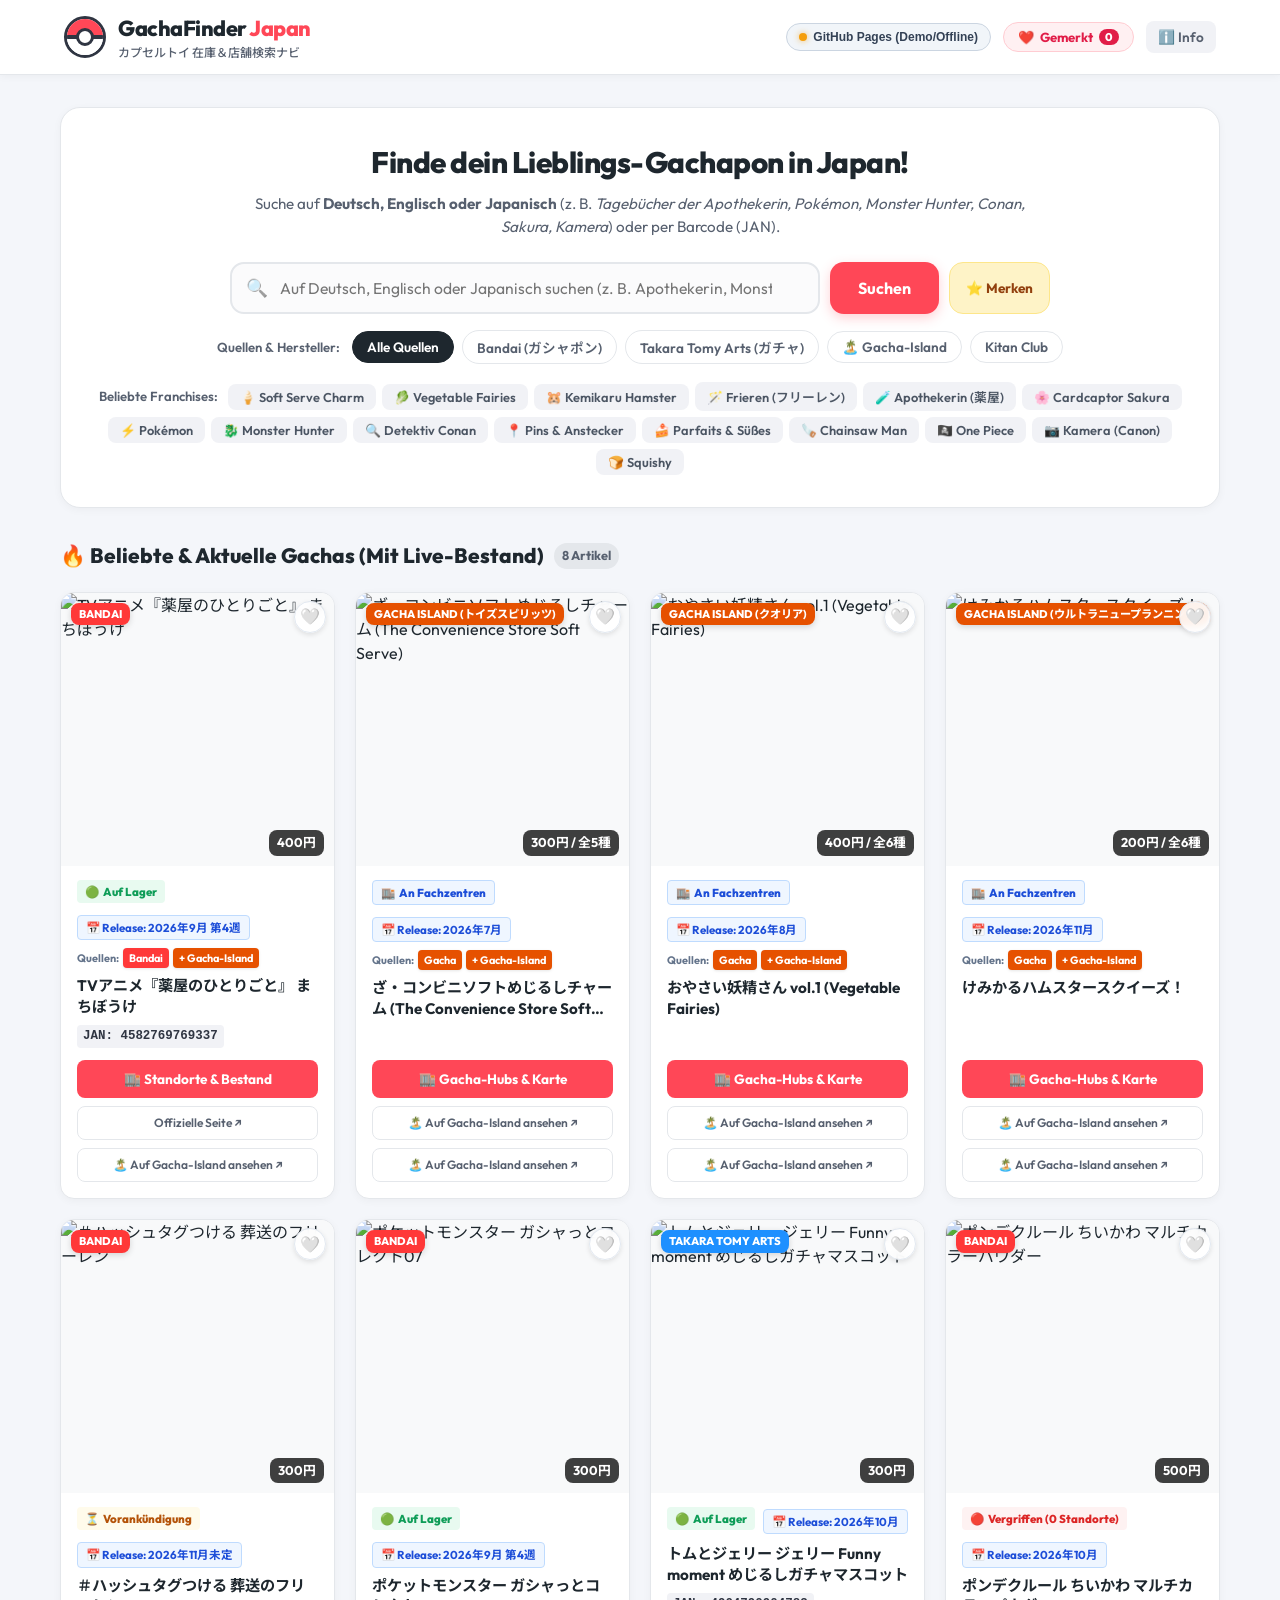
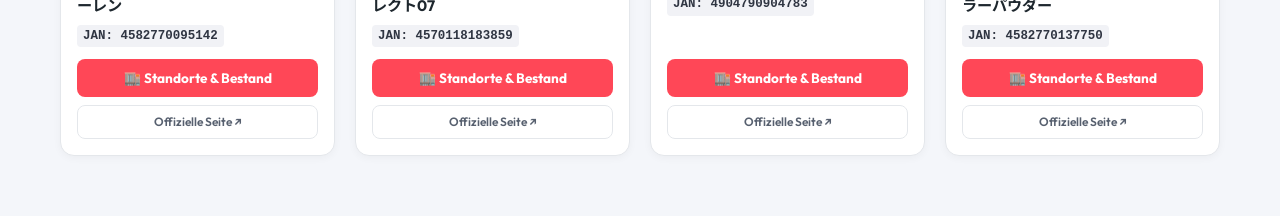
==== frontend/index.html @ a505d35c "Initial commit: GachaFinder Japan v2.7 with GitHub Pages support" ====
<!DOCTYPE html>
<html lang="de">
<head>
  <meta charset="UTF-8">
  <meta name="viewport" content="width=device-width, initial-scale=1.0, maximum-scale=1.0, user-scalable=no, viewport-fit=cover">
  <meta name="apple-mobile-web-app-capable" content="yes">
  <meta name="apple-mobile-web-app-status-bar-style" content="black-translucent">
  <meta name="theme-color" content="#ffffff">
  <title>GachaFinder Japan 🇯🇵 | ガチャファインダー</title>
  <meta name="description" content="Finde Gachapon & Capsule Toys in Japan (Bandai, Takara Tomy Arts, Kitan Club, Gacha-Island). Suche auf Deutsch, Englisch oder Japanisch nach JAN-Code oder Namen und prüfe Shop-Verfügbarkeiten auf der interaktiven Japan-Karte!">
  <link rel="icon" href="data:image/svg+xml,<svg xmlns='http://www.w3.org/2000/svg' viewBox='0 0 100 100'><circle cx='50' cy='50' r='48' fill='%23ff4b5c'/><path d='M2,50 A48,48 0 0,1 98,50 Z' fill='%23ffffff'/><circle cx='50' cy='50' r='14' fill='%23ffffff' stroke='%23333333' stroke-width='6'/><circle cx='50' cy='50' r='6' fill='%23ff4b5c'/><line x1='2' y1='50' x2='36' y2='50' stroke='%23333333' stroke-width='6'/><line x1='64' y1='50' x2='98' y2='50' stroke='%23333333' stroke-width='6'/><circle cx='50' cy='50' r='48' fill='none' stroke='%23333333' stroke-width='6'/></svg>">
  
  <!-- Google Fonts -->
  <link rel="preconnect" href="https://fonts.googleapis.com">
  <link rel="preconnect" href="https://fonts.gstatic.com" crossorigin>
  <link href="https://fonts.googleapis.com/css2?family=Outfit:wght@400;500;600;700;800&family=Noto+Sans+JP:wght@400;500;700&display=swap" rel="stylesheet">

  <!-- Leaflet Map CSS -->
  <link rel="stylesheet" href="https://unpkg.com/leaflet@1.9.4/dist/leaflet.css" integrity="sha256-p4NxAoJBhIIN+hmNHrzRCf9tD/miZyoHS5obTRR9BMY=" crossorigin=""/>
  
  <link rel="stylesheet" href="style.css">
</head>
<body>
  <!-- Header -->
  <header class="app-header">
    <div class="header-container">
      <div class="brand-logo">
        <div class="capsule-icon">
          <div class="capsule-top"></div>
          <div class="capsule-divider"></div>
          <div class="capsule-bottom"></div>
        </div>
        <div class="brand-text">
          <h1>GachaFinder <span>Japan</span></h1>
          <p class="tagline">カプセルトイ 在庫＆店舗検索ナビ</p>
        </div>
      </div>
      <div class="header-actions">
        <!-- Backend Status Pill (GitHub Pages & Live Indicator) -->
        <button type="button" class="btn-server-status" id="btnServerStatus" title="Server-Status & Backend-Einstellungen">
          <span class="status-indicator-dot online"></span>
          <span class="server-status-text" id="serverStatusText">Online</span>
        </button>

        <!-- Favorites Button in Header -->
        <button type="button" class="btn-fav-header" id="btnOpenFavorites" title="Gemerkte Gachas & Favoriten">
          <span class="fav-icon">❤️</span>
          <span class="fav-text">Gemerkt</span>
          <span id="favCounterBadge" class="fav-badge">0</span>
        </button>

        <a href="#help" class="info-link" id="btnHelp" title="Hilfe & Quellen">ℹ️ Info</a>
      </div>
    </div>
  </header>

  <!-- Main Container -->
  <main class="main-container">
    <!-- Hero / Search Section -->
    <section class="search-section">
      <div class="hero-content">
        <h2>Finde dein Lieblings-Gachapon in Japan!</h2>
        <p>Suche auf <strong>Deutsch, Englisch oder Japanisch</strong> (z. B. <em>Tagebücher der Apothekerin, Pokémon, Monster Hunter, Conan, Sakura, Kamera</em>) oder per Barcode (JAN).</p>
      </div>

      <!-- Search Form -->
      <form class="search-form" id="searchForm">
        <div class="search-input-wrapper">
          <span class="search-icon">🔍</span>
          <input 
            type="text" 
            id="searchInput" 
            class="search-input" 
            placeholder="Auf Deutsch, Englisch oder Japanisch suchen (z. B. Apothekerin, Monster Hunter, Conan, Kamera)..."
            autocomplete="off"
            required
          />
          <button type="button" class="btn-clear" id="btnClear" title="Suche löschen" style="display:none;">✕</button>
        </div>
        <button type="submit" class="btn-submit" id="btnSubmit">
          <span class="btn-text">Suchen</span>
          <span class="btn-spinner" style="display: none;">⏳</span>
        </button>
        <button type="button" class="btn-save-search" id="btnSaveSearch" title="Diese Suche als Favorit merken">
          ⭐ Merken
        </button>
      </form>

      <!-- Saved Searches Bar (Direct Access on Main Page) -->
      <div class="saved-searches-bar" id="savedSearchesBar" style="display: none;">
        <span class="saved-searches-label">⭐ Gemerkte Suchen:</span>
        <div class="saved-searches-chips" id="savedSearchesChips"></div>
        <button type="button" class="btn-clear-all-searches" id="btnClearAllSearches" title="Alle gemerkten Suchen entfernen">Alle leeren</button>
      </div>

      <!-- Translation Notice Banner -->
      <div class="translation-notice" id="translationNotice" style="display: none;"></div>

      <!-- Maker Filter Pills -->
      <div class="maker-filters">
        <span class="filter-label">Quellen & Hersteller:</span>
        <button type="button" class="maker-pill active" data-maker="all">Alle Quellen</button>
        <button type="button" class="maker-pill" data-maker="bandai">Bandai (ガシャポン)</button>
        <button type="button" class="maker-pill" data-maker="takaratomy">Takara Tomy Arts (ガチャ)</button>
        <button type="button" class="maker-pill" data-maker="island">🏝️ Gacha-Island</button>
        <button type="button" class="maker-pill" data-maker="kitan">Kitan Club</button>
      </div>

      <!-- Quick Search Suggestions -->
      <div class="quick-tags">
        <span class="quick-label">Beliebte Franchises:</span>
        <button type="button" class="tag-chip" data-query="ざ・コンビニソフトめじるしチャーム">🍦 Soft Serve Charm</button>
        <button type="button" class="tag-chip" data-query="おやさい妖精さん">🥬 Vegetable Fairies</button>
        <button type="button" class="tag-chip" data-query="けみかるハムスター">🐹 Kemikaru Hamster</button>
        <button type="button" class="tag-chip" data-query="Frieren">🪄 Frieren (フリーレン)</button>
        <button type="button" class="tag-chip" data-query="Tagebücher der Apothekerin">🧪 Apothekerin (薬屋)</button>
        <button type="button" class="tag-chip" data-query="Card Captor Sakura">🌸 Cardcaptor Sakura</button>
        <button type="button" class="tag-chip" data-query="Pokémon">⚡ Pokémon</button>
        <button type="button" class="tag-chip" data-query="Monster Hunter">🐉 Monster Hunter</button>
        <button type="button" class="tag-chip" data-query="Detektiv Conan">🔍 Detektiv Conan</button>
        <button type="button" class="tag-chip" data-query="pins">📍 Pins & Anstecker</button>
        <button type="button" class="tag-chip" data-query="parfaits">🍰 Parfaits & Süßes</button>
        <button type="button" class="tag-chip" data-query="Chainsaw Man">🪚 Chainsaw Man</button>
        <button type="button" class="tag-chip" data-query="One Piece">🏴‍☠️ One Piece</button>
        <button type="button" class="tag-chip" data-query="Kamera (Canon)">📷 Kamera (Canon)</button>
        <button type="button" class="tag-chip" data-query="Squishy">🍞 Squishy</button>
      </div>
    </section>

    <!-- Results Section -->
    <section class="results-section" id="resultsSection">
      <div class="results-header">
        <div class="results-title-group">
          <h3 id="resultsHeading">🔥 Beliebte & Aktuelle Gachas (Mit Live-Bestand)</h3>
          <span class="results-count" id="resultsCount">8 Artikel</span>
        </div>
        <div class="results-controls">
          <button type="button" class="btn-secondary" id="btnResetToPopular" style="display: none;">
            ← Zurück zu Empfehlungen
          </button>
        </div>
      </div>

      <!-- Loading State -->
      <div class="loading-state" id="loadingState" style="display: none;">
        <div class="loading-capsule-spinner"></div>
        <p>Durchsuche japanische Gachapon-Datenbanken...</p>
        <small>Bandai, Takara Tomy Arts & Gacha-Island werden in Echtzeit abgefragt</small>
      </div>

      <!-- Empty State -->
      <div class="empty-state" id="emptyState" style="display: none;">
        <div class="empty-icon">📦</div>
        <h4>Keine Gachas gefunden</h4>
        <p>Versuche einen anderen Begriff (z. B. auf Deutsch oder Englisch) oder prüfe den 13-stelligen Barcode.</p>
      </div>

      <!-- Product Grid -->
      <div class="product-grid" id="productGrid">
        <!-- Dynamically injected via app.js -->
      </div>
    </section>
  </main>

  <!-- Shop Availability Modal -->
  <div class="modal-backdrop" id="shopModal" style="display: none;">
    <div class="modal-dialog">
      <div class="modal-header">
        <div class="modal-title-group">
          <span class="modal-maker-badge" id="modalMakerBadge">Bandai</span>
          <h3 id="modalProductTitle">Produktname</h3>
        </div>
        <button type="button" class="btn-close-modal" id="btnCloseModal" title="Schließen">✕</button>
      </div>

      <!-- Product Summary Banner -->
      <div class="modal-product-summary">
        <img id="modalProductImg" src="" alt="" class="modal-thumb" />
        <div class="modal-product-meta">
          <div class="modal-meta-row">
            <span id="modalProductPrice" class="modal-price"></span>
            <span id="modalReleaseDate" class="modal-meta-pill">📅 Release: Lädt...</span>
            <span id="modalLastChecked" class="modal-meta-pill">🕒 Bestandsdaten: Lädt...</span>
          </div>
          <p id="modalProductJan" class="modal-jan"></p>
          <p id="modalProductDesc" class="modal-desc"></p>
        </div>
      </div>

      <!-- Status Banner (In Stock, Out of Stock, Upcoming, Vintage) -->
      <div id="modalStatusBanner" class="modal-status-banner"></div>

      <!-- Multi-Source Platform Badges Box -->
      <div class="modal-sources-box" id="modalSourcesBox" style="display: none;">
        <span class="sources-label">🌐 Auch gefunden auf:</span>
        <div class="sources-links-row" id="modalSourcesLinks"></div>
      </div>

      <!-- Shop Finder Controls Bar -->
      <div class="shop-controls-bar">
        <div class="pref-selector-wrapper">
          <label for="prefSelect">📍 Region filtern:</label>
          <select id="prefSelect" class="pref-select">
            <option value="" selected>🇯🇵 Ganz Japan (Alle Standorte)</option>
            <option value="13">東京都 (Tokyo - alle Bezirke)</option>
            <option value="27">大阪府 (Osaka)</option>
            <option value="26">京都府 (Kyoto)</option>
            <option value="14">神奈川県 (Kanagawa / Yokohama)</option>
            <option value="23">愛知県 (Aichi / Nagoya)</option>
            <option value="40">福岡県 (Fukuoka)</option>
            <option value="1">北海道 (Hokkaido / Sapporo)</option>
          </select>
        </div>

        <div class="shop-count-bar-top">
          <span id="shopCountText">🏬 Standorte werden geprüft...</span>
        </div>

        <div class="view-toggle">
          <button type="button" class="view-btn active" id="btnViewMap">🗺️ Karte (<span id="countBadgeMap">0</span>)</button>
          <button type="button" class="view-btn" id="btnViewList">📋 Liste (<span id="countBadgeList">0</span>)</button>
        </div>
      </div>

      <!-- Modal Body: Map View & List View -->
      <div class="modal-body">
        <!-- Shop Loading Spinner -->
        <div class="shop-loading" id="shopLoading" style="display: none;">
          <div class="loading-capsule-spinner mini"></div>
          <p>Lagerbestände und Automaten werden geladen...</p>
        </div>

        <!-- Map Container (Default View) -->
        <div class="shop-map-container" id="shopMapContainer">
          <div id="shopMap" class="shop-map"></div>
        </div>

        <!-- Shop List Container -->
        <div class="shop-list-container" id="shopListContainer" style="display: none;">
          <div class="shop-list" id="shopList">
            <!-- Dynamically injected shop cards -->
          </div>
        </div>

        <!-- Collector & Out-of-Stock Advice Box -->
        <div id="modalCollectorBox" class="modal-collector-box" style="display: none;"></div>
      </div>
    </div>
  </div>

  <!-- Favorites & Watchlist Modal -->
  <div class="modal-backdrop" id="favModal" style="display: none;">
    <div class="modal-dialog fav-dialog">
      <div class="modal-header">
        <div class="modal-title-group">
          <h3>❤️ Gemerkte Gachas & Such-Favoriten</h3>
        </div>
        <button type="button" class="btn-close-modal" id="btnCloseFav">✕</button>
      </div>

      <div class="fav-tabs-bar">
        <button type="button" class="fav-tab active" id="tabFavItems">Gemerkt (<span id="tabCountItems">0</span>)</button>
        <button type="button" class="fav-tab" id="tabFavSearches">Gespeicherte Suchen (<span id="tabCountSearches">0</span>)</button>
      </div>

      <div class="modal-body fav-body">
        <!-- Saved Items Panel -->
        <div class="fav-panel" id="panelFavItems">
          <div class="fav-items-grid" id="favItemsGrid">
            <!-- Injected via app.js -->
          </div>
        </div>

        <!-- Saved Searches Panel -->
        <div class="fav-panel" id="panelFavSearches" style="display: none;">
          <div class="fav-searches-list" id="favSearchesList">
            <!-- Injected via app.js -->
          </div>
        </div>
      </div>
    </div>
  </div>

  <!-- Help & About Modal -->
  <div class="modal-backdrop" id="helpModal" style="display: none;">
    <div class="modal-dialog help-dialog">
      <div class="modal-header">
        <h3>ℹ️ Über den Gacha Finder Japan</h3>
        <button type="button" class="btn-close-modal" id="btnCloseHelp">✕</button>
      </div>
      <div class="modal-body help-body">
        <h4>Was ist diese App?</h4>
        <p>In Japan veröffentlichen führende Hersteller wie <strong>Bandai (Gashapon)</strong> und <strong>Takara Tomy Arts (Gacha)</strong> sowie Plattformen wie <strong>Gacha-Island</strong> und <strong>GachaNavi</strong> offizielle Lagerbestandsdaten für Tausende von Automaten an Bahnhöfen, in Spielwarenläden und Einkaufszentren.</p>
        
        <h4>Unterstützte Quellen & Partner-Plattformen:</h4>
        <div class="maker-info-grid">
          <div class="maker-card">
            <strong>Bandai Gashapon</strong>
            <span>gashapon.jp</span>
            <small>Live-Abfrage von Gashapon Bandai Official Shops & Automaten.</small>
          </div>
          <div class="maker-card">
            <strong>Takara Tomy Arts</strong>
            <span>takaratomy-arts.co.jp</span>
            <small>Offizielle Händlerlisten und Geo-Pins für ganz Japan.</small>
          </div>
          <div class="maker-card">
            <strong>Gacha-Island (ガチャアイランド)</strong>
            <span>gacha-island.jp</span>
            <small>Herstellerübergreifendes Archiv & Review-Portal (Bandai, Bushiroad, Toys Cabin etc.).</small>
          </div>
          <div class="maker-card">
            <strong>GachaNavi (がちゃなび)</strong>
            <span>gachanavi.com</span>
            <small>Umfassender Monats-Release-Kalender für Kapsel-Sammler.</small>
          </div>
        </div>

        <h4>Wie geht die App mit vergriffenen oder alten Gachas um?</h4>
        <ul>
          <li><strong>🟢 Auf Lager:</strong> Live-Standorte mit Google Maps-Routenplanung und Karte.</li>
          <li><strong>⏳ Vorankündigung:</strong> Neu angekündigte Gachas, die erst in den kommenden Wochen/Monaten an Automaten erscheinen.</li>
          <li><strong>🔴 Derzeit vergriffen (Out of Stock):</strong> Aktuelle Sets, die an Automaten vorübergehend leer sind.</li>
          <li><strong>📦 Uralt-Gachas / Archiv:</strong> Ältere Kollektionen. Hier bietet die App direkte 1-Klick-Links zu Sammlerbörsen (Surugaya, Mercari, Yahoo Auctions) und zu den Second-Hand-Zentren in <strong>Akihabara</strong> und <strong>Nakano Broadway</strong>!</li>
        </ul>
      </div>
    </div>
  </div>

  <!-- Backend Settings Modal (For GitHub Pages & Custom API) -->
  <div class="modal-backdrop" id="settingsModal" style="display: none;">
    <div class="modal-dialog modal-dialog-sm">
      <div class="modal-header">
        <h3 class="modal-title">⚙️ Server & GitHub Pages Modus</h3>
        <button type="button" class="modal-close" id="btnCloseSettings">✕</button>
      </div>
      <div class="modal-body" style="padding: 16px 20px;">
        <p style="font-size:0.85rem; color:#475569; margin-bottom:12px; line-height:1.5;">
          Wenn diese Seite auf <strong>GitHub Pages</strong> gehostet wird, kannst du hier die URL deines Backends (z. B. auf Render, Railway oder ngrok) angeben. Ohne Backend läuft die Seite im <strong>Offline / Demo-Modus</strong> mit integriertem Katalog & Karten.
        </p>
        <div class="form-group" style="margin-bottom:14px;">
          <label style="font-size:0.8rem; font-weight:700; color:#334155; display:block; margin-bottom:6px;">Backend API-URL:</label>
          <input type="url" id="backendUrlInput" class="search-input" placeholder="z. B. https://gacha-api.onrender.com oder http://localhost:8000" style="height:42px; font-size:0.85rem; width:100%; border:1.5px solid var(--border-color); border-radius:8px; padding:0 12px;" />
          <small style="color:#64748b; font-size:0.75rem; display:block; margin-top:4px;">Standard: Leer lassen (verwendet denselben Origin / lokales Backend).</small>
        </div>
        <div style="display:flex; gap:8px;">
          <button type="button" class="btn-submit" id="btnSaveBackendUrl" style="height:40px; font-size:0.85rem; padding:0 16px;">Speichern</button>
          <button type="button" class="btn-secondary" id="btnResetBackendUrl" style="height:40px; font-size:0.85rem; padding:0 14px;">Zurücksetzen</button>
        </div>
      </div>
    </div>
  </div>

  <!-- Mobile Bottom Navigation Bar (Sticky Thumb Navigation) -->
  <nav class="mobile-bottom-nav" id="mobileBottomNav">
    <button type="button" class="mobile-nav-btn active" id="mNavSearch">
      <span class="m-nav-icon">🔍</span>
      <span class="m-nav-text">Suche</span>
    </button>
    <button type="button" class="mobile-nav-btn" id="mNavSaved">
      <span class="m-nav-icon">⭐</span>
      <span class="m-nav-text">Gemerkt</span>
      <span class="m-nav-badge" id="mNavSavedBadge" style="display:none;">0</span>
    </button>
    <button type="button" class="mobile-nav-btn" id="mNavFavs">
      <span class="m-nav-icon">❤️</span>
      <span class="m-nav-text">Favoriten</span>
      <span class="m-nav-badge" id="mNavFavBadge">0</span>
    </button>
    <button type="button" class="mobile-nav-btn" id="mNavHubs">
      <span class="m-nav-icon">🗺️</span>
      <span class="m-nav-text">Mega-Hubs</span>
    </button>
  </nav>

  <!-- Leaflet Map JS -->
  <script src="https://unpkg.com/leaflet@1.9.4/dist/leaflet.js" integrity="sha256-20nQCchB9co0qIjJZRGuk2/Z9VM+kNiyxNV1lvTlZBo=" crossorigin=""></script>
  
  <script src="app.js"></script>
</body>
</html>
---- frontend/style.css ----
/* =========================================================
   GachaFinder Japan - Modern Responsive CSS v2.5
   ========================================================= */

:root {
  --primary: #ff4757;
  --primary-hover: #ff2a3c;
  --primary-light: #fff0f2;
  --bandai-color: #ff3838;
  --tomy-color: #1e90ff;
  --kitan-color: #2ed573;
  --island-color: #ff6b6b;
  --text-main: #1e272e;
  --text-muted: #57606f;
  --bg-page: #f4f6fa;
  --bg-card: #ffffff;
  --border-color: #e4e7eb;
  --shadow-sm: 0 2px 8px rgba(0, 0, 0, 0.04);
  --shadow-md: 0 8px 24px rgba(0, 0, 0, 0.08);
  --shadow-lg: 0 16px 40px rgba(0, 0, 0, 0.12);
  --radius-sm: 8px;
  --radius-md: 14px;
  --radius-lg: 20px;
  --radius-full: 9999px;
  --transition: all 0.22s cubic-bezier(0.4, 0, 0.2, 1);
}

* {
  box-sizing: border-box;
  margin: 0;
  padding: 0;
}

body {
  font-family: 'Outfit', 'Noto Sans JP', -apple-system, BlinkMacSystemFont, 'Segoe UI', Roboto, sans-serif;
  background-color: var(--bg-page);
  color: var(--text-main);
  line-height: 1.5;
  -webkit-font-smoothing: antialiased;
}

/* ---------------------------------------------------------
   Header
   --------------------------------------------------------- */
.app-header {
  background: #ffffff;
  border-bottom: 1px solid var(--border-color);
  position: sticky;
  top: 0;
  z-index: 100;
  box-shadow: var(--shadow-sm);
}

.header-container {
  max-width: 1200px;
  margin: 0 auto;
  padding: 12px 24px;
  display: flex;
  align-items: center;
  justify-content: space-between;
}

.brand-logo {
  display: flex;
  align-items: center;
  gap: 12px;
  text-decoration: none;
}

.capsule-icon {
  width: 42px;
  height: 42px;
  border-radius: 50%;
  border: 3px solid #2f3542;
  position: relative;
  overflow: hidden;
  background: #fff;
  flex-shrink: 0;
  animation: capsuleBounce 3s ease-in-out infinite;
}

@keyframes capsuleBounce {
  0%, 100% { transform: translateY(0) rotate(0deg); }
  50% { transform: translateY(-3px) rotate(8deg); }
}

.capsule-top {
  position: absolute;
  top: 0;
  left: 0;
  width: 100%;
  height: 50%;
  background: var(--primary);
}

.capsule-divider {
  position: absolute;
  top: 50%;
  left: 0;
  width: 100%;
  height: 4px;
  background: #2f3542;
  transform: translateY(-50%);
  z-index: 2;
}

.capsule-divider::after {
  content: '';
  position: absolute;
  left: 50%;
  top: 50%;
  width: 12px;
  height: 12px;
  background: #fff;
  border: 3px solid #2f3542;
  border-radius: 50%;
  transform: translate(-50%, -50%);
}

.capsule-bottom {
  position: absolute;
  bottom: 0;
  left: 0;
  width: 100%;
  height: 50%;
  background: #fff;
}

.brand-text h1 {
  font-size: 1.35rem;
  font-weight: 800;
  letter-spacing: -0.5px;
  color: #1e272e;
}

.brand-text h1 span {
  color: var(--primary);
}

.brand-text .tagline {
  font-size: 0.75rem;
  color: var(--text-muted);
  font-weight: 500;
}

.header-actions {
  display: flex;
  align-items: center;
  gap: 12px;
}

/* Favorites Header Button */
.btn-fav-header {
  background: #fff0f2;
  border: 1.5px solid #ffccd2;
  color: #e11d48;
  font-family: inherit;
  font-size: 0.82rem;
  font-weight: 700;
  padding: 6px 14px;
  border-radius: var(--radius-full);
  display: flex;
  align-items: center;
  gap: 6px;
  cursor: pointer;
  transition: var(--transition);
}

.btn-fav-header:hover {
  background: #ffe4e8;
  transform: translateY(-1px);
}

.fav-badge {
  background: #e11d48;
  color: #fff;
  font-size: 0.7rem;
  font-weight: 800;
  padding: 1px 6px;
  border-radius: var(--radius-full);
}

/* Server Status & Mode Pill */
.btn-server-status {
  display: inline-flex;
  align-items: center;
  gap: 6px;
  background: #f1f5f9;
  border: 1px solid #cbd5e1;
  color: #334155;
  font-size: 0.75rem;
  font-weight: 700;
  padding: 6px 12px;
  border-radius: var(--radius-full);
  cursor: pointer;
  transition: var(--transition);
}

.btn-server-status:hover {
  background: #e2e8f0;
  border-color: #94a3b8;
}

.status-indicator-dot {
  width: 8px;
  height: 8px;
  border-radius: 50%;
  background: #94a3b8;
}

.status-indicator-dot.online {
  background: #10b981;
  box-shadow: 0 0 6px rgba(16, 185, 129, 0.6);
}

.status-indicator-dot.offline {
  background: #f59e0b;
  box-shadow: 0 0 6px rgba(245, 158, 11, 0.6);
}

.live-badge {
  display: inline-flex;
  align-items: center;
  gap: 6px;
  background: #e8faf0;
  color: #10ac84;
  font-size: 0.75rem;
  font-weight: 700;
  padding: 4px 10px;
  border-radius: var(--radius-full);
  border: 1px solid #cbf3dd;
}

.pulse-dot {
  width: 7px;
  height: 7px;
  background-color: #10ac84;
  border-radius: 50%;
  animation: pulse 1.5s infinite;
}

@keyframes pulse {
  0% { transform: scale(0.95); box-shadow: 0 0 0 0 rgba(16, 172, 132, 0.7); }
  70% { transform: scale(1); box-shadow: 0 0 0 6px rgba(16, 172, 132, 0); }
  100% { transform: scale(0.95); box-shadow: 0 0 0 0 rgba(16, 172, 132, 0); }
}

.info-link {
  font-size: 0.85rem;
  color: var(--text-muted);
  text-decoration: none;
  font-weight: 600;
  padding: 6px 12px;
  border-radius: var(--radius-sm);
  background: #f1f2f6;
  transition: var(--transition);
}

.info-link:hover {
  background: #e4e7eb;
  color: var(--text-main);
}

/* ---------------------------------------------------------
   Main Layout & Search Section
   --------------------------------------------------------- */
.main-container {
  max-width: 1200px;
  margin: 0 auto;
  padding: 32px 20px 60px;
}

.search-section {
  background: #ffffff;
  border-radius: var(--radius-lg);
  padding: 32px 28px;
  box-shadow: var(--shadow-sm);
  border: 1px solid var(--border-color);
  margin-bottom: 32px;
}

.hero-content {
  text-align: center;
  max-width: 800px;
  margin: 0 auto 24px;
}

.hero-content h2 {
  font-size: 1.85rem;
  font-weight: 800;
  letter-spacing: -0.5px;
  margin-bottom: 8px;
  color: #1e272e;
}

.hero-content p {
  color: var(--text-muted);
  font-size: 0.95rem;
}

/* Search Form */
.search-form {
  display: flex;
  gap: 10px;
  max-width: 820px;
  margin: 0 auto 16px;
}

.search-input-wrapper {
  position: relative;
  flex: 1;
  display: flex;
  align-items: center;
}

.search-icon {
  position: absolute;
  left: 16px;
  font-size: 1.1rem;
  pointer-events: none;
  opacity: 0.6;
}

.search-input {
  width: 100%;
  height: 52px;
  padding: 0 46px 0 48px;
  font-size: 0.98rem;
  font-family: inherit;
  border: 2px solid var(--border-color);
  border-radius: var(--radius-md);
  background: #fbfbfc;
  transition: var(--transition);
  outline: none;
}

.search-input:focus {
  border-color: var(--primary);
  background: #fff;
  box-shadow: 0 0 0 4px rgba(255, 71, 87, 0.12);
}

.btn-clear {
  position: absolute;
  right: 14px;
  background: #dfe4ea;
  border: none;
  width: 24px;
  height: 24px;
  border-radius: 50%;
  font-size: 0.75rem;
  cursor: pointer;
  display: flex;
  align-items: center;
  justify-content: center;
  color: #747d8c;
  transition: var(--transition);
}

.btn-clear:hover {
  background: #ced6e0;
  color: #2f3542;
}

.btn-submit {
  height: 52px;
  padding: 0 28px;
  background: var(--primary);
  color: #fff;
  border: none;
  border-radius: var(--radius-md);
  font-size: 1rem;
  font-weight: 700;
  font-family: inherit;
  cursor: pointer;
  display: flex;
  align-items: center;
  justify-content: center;
  gap: 8px;
  transition: var(--transition);
  box-shadow: 0 4px 12px rgba(255, 71, 87, 0.25);
  flex-shrink: 0;
}

.btn-submit:hover {
  background: var(--primary-hover);
  transform: translateY(-1px);
  box-shadow: 0 6px 16px rgba(255, 71, 87, 0.35);
}

.btn-save-search {
  height: 52px;
  padding: 0 16px;
  background: #fef3c7;
  border: 1.5px solid #fde68a;
  color: #92400e;
  border-radius: var(--radius-md);
  font-family: inherit;
  font-size: 0.85rem;
  font-weight: 700;
  cursor: pointer;
  transition: var(--transition);
  display: flex;
  align-items: center;
  gap: 4px;
  flex-shrink: 0;
}

.btn-save-search:hover {
  background: #fde68a;
  transform: translateY(-1px);
}

/* Saved Searches Bar (Direct Access on Main Page) */
.saved-searches-bar {
  max-width: 820px;
  margin: 14px auto 16px;
  display: flex;
  align-items: center;
  gap: 10px;
  background: #fffbeb;
  border: 1.5px solid #fde68a;
  border-radius: var(--radius-md);
  padding: 10px 14px;
  box-shadow: 0 2px 8px rgba(245, 158, 11, 0.08);
  flex-wrap: wrap;
}

.saved-searches-label {
  font-size: 0.78rem;
  font-weight: 800;
  color: #92400e;
  white-space: nowrap;
  display: flex;
  align-items: center;
  gap: 4px;
}

.saved-searches-chips {
  display: flex;
  align-items: center;
  gap: 8px;
  flex-wrap: wrap;
  flex: 1;
}

.saved-search-pill {
  display: inline-flex;
  align-items: center;
  gap: 6px;
  background: #ffffff;
  border: 1px solid #fcd34d;
  color: #78350f;
  font-size: 0.78rem;
  font-weight: 700;
  padding: 4px 10px;
  border-radius: 20px;
  cursor: pointer;
  transition: var(--transition);
  box-shadow: 0 1px 3px rgba(0,0,0,0.04);
}

.saved-search-pill:hover {
  background: #fef3c7;
  border-color: #f59e0b;
  transform: translateY(-1px);
}

.saved-search-pill .btn-del-pill {
  background: none;
  border: none;
  color: #94a3b8;
  font-size: 0.75rem;
  cursor: pointer;
  padding: 0 2px;
  line-height: 1;
  border-radius: 50%;
  display: inline-flex;
  align-items: center;
  justify-content: center;
}

.saved-search-pill .btn-del-pill:hover {
  color: #ef4444;
  background: #fee2e2;
}

.btn-clear-all-searches {
  background: none;
  border: none;
  color: #b45309;
  font-size: 0.72rem;
  font-weight: 700;
  cursor: pointer;
  text-decoration: underline;
  padding: 2px 6px;
  white-space: nowrap;
  margin-left: auto;
}

.btn-clear-all-searches:hover {
  color: #b91c1c;
}

/* Translation Notice Banner */
.translation-notice {
  max-width: 820px;
  margin: 0 auto 16px;
  background: #eef2ff;
  border: 1px solid #c7d2fe;
  color: #3730a3;
  padding: 8px 14px;
  border-radius: var(--radius-sm);
  font-size: 0.85rem;
  font-weight: 600;
  text-align: center;
}

/* Maker Filters */
.maker-filters {
  display: flex;
  align-items: center;
  justify-content: center;
  flex-wrap: wrap;
  gap: 8px;
  margin-bottom: 18px;
}

.filter-label, .quick-label {
  font-size: 0.82rem;
  font-weight: 600;
  color: var(--text-muted);
  margin-right: 4px;
}

.maker-pill {
  border: 1.5px solid var(--border-color);
  background: #fff;
  color: var(--text-muted);
  font-family: inherit;
  font-size: 0.85rem;
  font-weight: 600;
  padding: 6px 14px;
  border-radius: var(--radius-full);
  cursor: pointer;
  transition: var(--transition);
}

.maker-pill:hover {
  border-color: #ced6e0;
  color: var(--text-main);
  background: #f8f9fa;
}

.maker-pill.active {
  background: var(--text-main);
  color: #fff;
  border-color: var(--text-main);
}

/* Quick Search Suggestions */
.quick-tags {
  display: flex;
  align-items: center;
  justify-content: center;
  flex-wrap: wrap;
  gap: 6px;
}

.tag-chip {
  background: #f1f2f6;
  border: none;
  font-family: inherit;
  font-size: 0.8rem;
  font-weight: 600;
  padding: 5px 12px;
  border-radius: var(--radius-sm);
  color: #4b5563;
  cursor: pointer;
  transition: var(--transition);
}

.tag-chip:hover {
  background: #dfe4ea;
  color: var(--text-main);
  transform: translateY(-1px);
}

/* ---------------------------------------------------------
   Results Section
   --------------------------------------------------------- */
.results-section {
  margin-top: 10px;
}

.results-header {
  display: flex;
  align-items: center;
  justify-content: space-between;
  margin-bottom: 20px;
  flex-wrap: wrap;
  gap: 12px;
}

.results-title-group {
  display: flex;
  align-items: center;
  gap: 10px;
}

.results-title-group h3 {
  font-size: 1.3rem;
  font-weight: 800;
  color: #1e272e;
}

.results-count {
  font-size: 0.8rem;
  background: #e4e7eb;
  color: #57606f;
  padding: 3px 8px;
  border-radius: var(--radius-full);
  font-weight: 700;
}

.btn-secondary {
  background: #ffffff;
  border: 1px solid var(--border-color);
  padding: 6px 14px;
  border-radius: var(--radius-sm);
  font-size: 0.85rem;
  font-weight: 600;
  font-family: inherit;
  color: var(--text-muted);
  cursor: pointer;
  transition: var(--transition);
}

.btn-secondary:hover {
  background: #f1f2f6;
  color: var(--text-main);
}

/* Loading & Empty States */
.loading-state, .empty-state {
  background: #fff;
  border-radius: var(--radius-lg);
  padding: 48px 24px;
  text-align: center;
  border: 1px solid var(--border-color);
  margin-bottom: 24px;
}

.loading-capsule-spinner {
  width: 50px;
  height: 50px;
  border-radius: 50%;
  border: 4px solid #2f3542;
  position: relative;
  overflow: hidden;
  margin: 0 auto 16px;
  animation: spinCapsule 1.2s infinite cubic-bezier(0.68, -0.55, 0.27, 1.55);
}

.loading-capsule-spinner.mini {
  width: 36px;
  height: 36px;
  border-width: 3px;
  margin-bottom: 10px;
}

.loading-capsule-spinner::before {
  content: '';
  position: absolute;
  top: 0;
  left: 0;
  width: 100%;
  height: 50%;
  background: var(--primary);
}

.loading-capsule-spinner::after {
  content: '';
  position: absolute;
  top: 50%;
  left: 0;
  width: 100%;
  height: 4px;
  background: #2f3542;
  transform: translateY(-50%);
}

@keyframes spinCapsule {
  0% { transform: rotate(0deg) scale(0.9); }
  50% { transform: rotate(180deg) scale(1.1); }
  100% { transform: rotate(360deg) scale(0.9); }
}

.loading-state p {
  font-weight: 700;
  font-size: 1.05rem;
  color: #2f3542;
  margin-bottom: 4px;
}

.loading-state small {
  color: var(--text-muted);
}

.empty-icon {
  font-size: 3rem;
  margin-bottom: 12px;
}

.empty-state h4 {
  font-size: 1.2rem;
  font-weight: 700;
  margin-bottom: 6px;
}

.empty-state p {
  color: var(--text-muted);
}

/* ---------------------------------------------------------
   Product Cards Grid
   --------------------------------------------------------- */
.product-grid {
  display: grid;
  grid-template-columns: repeat(auto-fill, minmax(260px, 1fr));
  gap: 20px;
}

.product-card {
  background: var(--bg-card);
  border-radius: var(--radius-md);
  border: 1px solid var(--border-color);
  overflow: hidden;
  display: flex;
  flex-direction: column;
  transition: var(--transition);
  box-shadow: var(--shadow-sm);
  position: relative;
}

.product-card:hover {
  transform: translateY(-4px);
  box-shadow: var(--shadow-md);
  border-color: #d1d8e0;
}

.card-thumb-wrap {
  position: relative;
  width: 100%;
  padding-top: 100%; /* 1:1 Aspect ratio */
  background: #f8f9fa;
  overflow: hidden;
}

.card-thumb {
  position: absolute;
  top: 0;
  left: 0;
  width: 100%;
  height: 100%;
  object-fit: cover;
  transition: transform 0.3s ease;
}

.product-card:hover .card-thumb {
  transform: scale(1.05);
}

.card-maker-badge {
  position: absolute;
  top: 10px;
  left: 10px;
  font-size: 0.7rem;
  font-weight: 800;
  text-transform: uppercase;
  padding: 3px 8px;
  border-radius: var(--radius-sm);
  color: #fff;
  z-index: 2;
  box-shadow: 0 2px 6px rgba(0,0,0,0.15);
}

.badge-bandai {
  background: var(--bandai-color);
}

.badge-takaratomy {
  background: var(--tomy-color);
}

.badge-island {
  background: #e65100;
}

.badge-kitan {
  background: #10ac84;
}

.badge-other {
  background: #57606f;
}

/* Card Heart Favorite Button */
.btn-card-fav {
  position: absolute;
  top: 8px;
  right: 8px;
  background: rgba(255, 255, 255, 0.9);
  backdrop-filter: blur(4px);
  border: 1px solid #e2e8f0;
  width: 32px;
  height: 32px;
  border-radius: 50%;
  font-size: 1rem;
  cursor: pointer;
  display: flex;
  align-items: center;
  justify-content: center;
  z-index: 5;
  transition: var(--transition);
  box-shadow: 0 2px 5px rgba(0,0,0,0.1);
}

.btn-card-fav:hover {
  transform: scale(1.15);
  background: #fff;
}

.btn-card-fav.active {
  color: #e11d48;
}

.card-price-badge {
  position: absolute;
  bottom: 10px;
  right: 10px;
  background: rgba(0, 0, 0, 0.75);
  backdrop-filter: blur(4px);
  color: #fff;
  font-weight: 700;
  font-size: 0.8rem;
  padding: 3px 8px;
  border-radius: var(--radius-sm);
  z-index: 2;
}

.card-content {
  padding: 14px 16px 16px;
  display: flex;
  flex-direction: column;
  flex: 1;
}

/* Card Availability Status Badge */
.card-status-badge {
  display: inline-flex;
  align-items: center;
  gap: 4px;
  font-size: 0.72rem;
  font-weight: 800;
  padding: 3px 8px;
  border-radius: 4px;
  margin-bottom: 6px;
  width: fit-content;
}

.card-status-badge.status-in-stock {
  background: #e8faf0;
  color: #0f9d58;
}

.card-status-badge.status-upcoming {
  background: #fffbeb;
  color: #b45309;
}

.card-status-badge.status-out-of-stock {
  background: #fef2f2;
  color: #dc2626;
}

.card-status-badge.status-archived {
  background: #f5f3ff;
  color: #6d28d9;
}

.status-hubs {
  background: #eff6ff;
  color: #1e40af;
}

.card-status-badge.status-released {
  background: #f0fdf4;
  color: #15803d;
  border: 1px solid #bbf7d0;
}

.card-status-badge.status-hubs {
  background: #eff6ff;
  color: #1d4ed8;
  border: 1px solid #bfdbfe;
}

.card-badges-row {
  display: flex;
  align-items: center;
  justify-content: space-between;
  gap: 6px;
  flex-wrap: wrap;
  margin-bottom: 8px;
}

.card-release-tag {
  display: inline-flex;
  align-items: center;
  gap: 4px;
  font-size: 0.72rem;
  font-weight: 700;
  padding: 3px 8px;
  border-radius: 4px;
  background: #eff6ff;
  color: #1d4ed8;
  border: 1px solid #bfdbfe;
  width: fit-content;
}

.card-sources-row {
  display: flex;
  align-items: center;
  gap: 4px;
  flex-wrap: wrap;
  margin-bottom: 8px;
}

.source-pill-mini {
  font-size: 0.68rem;
  font-weight: 700;
  padding: 2px 6px;
  border-radius: 4px;
  color: #fff;
  text-decoration: none;
  display: inline-flex;
  align-items: center;
  gap: 3px;
  box-shadow: 0 1px 3px rgba(0,0,0,0.1);
}

.card-title {
  font-size: 0.95rem;
  font-weight: 700;
  line-height: 1.35;
  margin-bottom: 8px;
  color: #1e272e;
  display: -webkit-box;
  -webkit-line-clamp: 2;
  -webkit-box-orient: vertical;
  overflow: hidden;
  min-height: 2.7em;
}

.card-meta {
  display: flex;
  flex-direction: column;
  gap: 4px;
  margin-bottom: 12px;
  font-size: 0.78rem;
  color: var(--text-muted);
}

.card-jan {
  font-family: monospace;
  background: #f1f2f6;
  padding: 2px 6px;
  border-radius: 4px;
  color: #2f3542;
  font-weight: 600;
  display: inline-block;
  width: fit-content;
}

.card-date {
  font-weight: 600;
  color: #4b6584;
}

.card-actions {
  margin-top: auto;
  display: flex;
  flex-direction: column;
  gap: 8px;
}

.btn-find-shops {
  width: 100%;
  padding: 10px;
  background: var(--primary);
  color: #fff;
  border: none;
  border-radius: var(--radius-sm);
  font-family: inherit;
  font-size: 0.85rem;
  font-weight: 700;
  cursor: pointer;
  display: flex;
  align-items: center;
  justify-content: center;
  gap: 6px;
  transition: var(--transition);
}

.btn-find-shops:hover {
  background: var(--primary-hover);
  box-shadow: 0 4px 10px rgba(255, 71, 87, 0.25);
}

.btn-source-link {
  width: 100%;
  padding: 7px;
  background: transparent;
  color: var(--text-muted);
  border: 1px solid var(--border-color);
  border-radius: var(--radius-sm);
  font-family: inherit;
  font-size: 0.75rem;
  font-weight: 600;
  text-decoration: none;
  text-align: center;
  transition: var(--transition);
}

.btn-source-link:hover {
  background: #f1f2f6;
  color: var(--text-main);
}

/* ---------------------------------------------------------
   Modals
   --------------------------------------------------------- */
.modal-backdrop {
  position: fixed;
  top: 0;
  left: 0;
  width: 100vw;
  height: 100vh;
  background: rgba(15, 23, 42, 0.65);
  backdrop-filter: blur(4px);
  z-index: 1000;
  display: flex;
  align-items: center;
  justify-content: center;
  padding: 16px;
  animation: fadeIn 0.2s ease;
}

@keyframes fadeIn {
  from { opacity: 0; }
  to { opacity: 1; }
}

.modal-dialog {
  background: #ffffff;
  width: 100%;
  max-width: 900px;
  max-height: 92vh;
  border-radius: var(--radius-lg);
  display: flex;
  flex-direction: column;
  overflow: hidden;
  box-shadow: var(--shadow-lg);
  animation: slideUp 0.25s cubic-bezier(0.16, 1, 0.3, 1);
}

@keyframes slideUp {
  from { transform: translateY(20px) scale(0.97); }
  to { transform: translateY(0) scale(1); }
}

.modal-header {
  padding: 16px 24px;
  border-bottom: 1px solid var(--border-color);
  display: flex;
  align-items: center;
  justify-content: space-between;
  background: #ffffff;
}

.modal-title-group {
  display: flex;
  align-items: center;
  gap: 10px;
  max-width: 82%;
}

.modal-title-group h3 {
  font-size: 1.15rem;
  font-weight: 800;
  white-space: nowrap;
  overflow: hidden;
  text-overflow: ellipsis;
}

.modal-maker-badge {
  font-size: 0.7rem;
  font-weight: 800;
  text-transform: uppercase;
  padding: 3px 8px;
  border-radius: var(--radius-sm);
  color: #fff;
  background: var(--primary);
  flex-shrink: 0;
}

.btn-close-modal {
  background: #f1f2f6;
  border: none;
  width: 32px;
  height: 32px;
  border-radius: 50%;
  font-size: 0.9rem;
  font-weight: 700;
  color: var(--text-muted);
  cursor: pointer;
  display: flex;
  align-items: center;
  justify-content: center;
  transition: var(--transition);
}

.btn-close-modal:hover {
  background: #dfe4ea;
  color: var(--text-main);
}

/* Modal Product Summary */
.modal-product-summary {
  display: flex;
  gap: 16px;
  padding: 16px 24px;
  background: #fbfbfc;
  border-bottom: 1px solid var(--border-color);
}

.modal-thumb {
  width: 80px;
  height: 80px;
  border-radius: var(--radius-sm);
  object-fit: cover;
  border: 1px solid var(--border-color);
  flex-shrink: 0;
}

.modal-product-meta {
  display: flex;
  flex-direction: column;
  justify-content: center;
  font-size: 0.85rem;
  flex: 1;
}

.modal-meta-row {
  display: flex;
  align-items: center;
  flex-wrap: wrap;
  gap: 8px;
  margin-bottom: 4px;
}

.modal-price {
  font-weight: 800;
  color: var(--primary);
  font-size: 1.05rem;
}

.modal-meta-pill {
  font-size: 0.75rem;
  font-weight: 600;
  background: #eef2f6;
  color: #4b6584;
  padding: 2px 8px;
  border-radius: 4px;
}

.modal-jan {
  color: var(--text-muted);
  font-family: monospace;
  font-size: 0.8rem;
  margin: 2px 0;
}

.modal-desc {
  color: #57606f;
  font-size: 0.82rem;
  line-height: 1.35;
  display: -webkit-box;
  -webkit-line-clamp: 2;
  -webkit-box-orient: vertical;
  overflow: hidden;
}

/* Status Banner in Modal */
.modal-status-banner {
  padding: 10px 24px;
  font-size: 0.85rem;
  font-weight: 700;
  display: flex;
  align-items: center;
  gap: 8px;
  border-bottom: 1px solid var(--border-color);
}

.status-in-stock {
  background: #e8faf0;
  color: #0f9d58;
}

.status-out-of-stock {
  background: #fef2f2;
  color: #dc2626;
}

.status-upcoming {
  background: #fffbeb;
  color: #b45309;
}

.status-archived {
  background: #f5f3ff;
  color: #6d28d9;
}

.status-hubs {
  background: #eff6ff;
  color: #1e40af;
}

/* Multi-Source Platform Badges Box in Modal */
.modal-sources-box {
  padding: 8px 24px;
  background: #f8fafc;
  border-bottom: 1px solid var(--border-color);
  display: flex;
  align-items: center;
  gap: 10px;
  flex-wrap: wrap;
}

.sources-label {
  font-size: 0.78rem;
  font-weight: 700;
  color: #475569;
}

.sources-links-row {
  display: flex;
  align-items: center;
  gap: 8px;
  flex-wrap: wrap;
}

.modal-source-pill {
  font-size: 0.75rem;
  font-weight: 700;
  padding: 3px 8px;
  border-radius: 4px;
  color: #fff;
  text-decoration: none;
  display: inline-flex;
  align-items: center;
  gap: 4px;
  transition: var(--transition);
}

.modal-source-pill:hover {
  opacity: 0.9;
  transform: translateY(-1px);
}

/* Shop Controls Bar */
.shop-controls-bar {
  display: flex;
  align-items: center;
  justify-content: space-between;
  padding: 12px 24px;
  background: #fff;
  border-bottom: 1px solid var(--border-color);
  flex-wrap: wrap;
  gap: 12px;
}

.pref-selector-wrapper {
  display: flex;
  align-items: center;
  gap: 8px;
}

.pref-selector-wrapper label {
  font-size: 0.85rem;
  font-weight: 600;
  color: var(--text-muted);
}

.pref-select {
  height: 38px;
  padding: 0 12px;
  font-family: inherit;
  font-size: 0.85rem;
  font-weight: 700;
  color: #2f3542;
  border: 1.5px solid var(--border-color);
  border-radius: var(--radius-sm);
  background: #fff;
  outline: none;
  cursor: pointer;
  transition: var(--transition);
}

.pref-select:focus {
  border-color: var(--primary);
}

.shop-count-bar-top {
  display: flex;
  align-items: center;
  font-size: 0.88rem;
  font-weight: 800;
  color: #1e293b;
  padding: 6px 12px;
  background: #f1f5f9;
  border-radius: var(--radius-sm);
  border: 1px solid #cbd5e1;
}

.view-toggle {
  display: flex;
  background: #f1f2f6;
  padding: 3px;
  border-radius: var(--radius-sm);
}

.view-btn {
  border: none;
  background: transparent;
  padding: 6px 14px;
  font-family: inherit;
  font-size: 0.8rem;
  font-weight: 700;
  color: var(--text-muted);
  border-radius: 6px;
  cursor: pointer;
  transition: var(--transition);
}

.view-btn.active {
  background: #fff;
  color: var(--text-main);
  box-shadow: 0 2px 5px rgba(0,0,0,0.06);
}

/* Modal Body */
.modal-body {
  flex: 1;
  overflow-y: auto;
  position: relative;
  min-height: 380px;
}

.shop-loading {
  text-align: center;
  padding: 48px 20px;
}

.shop-loading p {
  font-weight: 600;
  color: var(--text-muted);
  font-size: 0.95rem;
}

/* Map Container (Default View) */
.shop-map-container {
  width: 100%;
  height: 420px;
  position: relative;
}

.shop-map {
  width: 100%;
  height: 100%;
}

/* Shop List Container */
.shop-list-container {
  padding: 16px 24px;
}

.shop-count-bar {
  font-size: 0.85rem;
  font-weight: 700;
  color: var(--text-muted);
  margin-bottom: 12px;
}

.shop-list {
  display: flex;
  flex-direction: column;
  gap: 12px;
}

.shop-card {
  background: #ffffff;
  border: 1.5px solid var(--border-color);
  border-radius: var(--radius-md);
  padding: 14px 18px;
  display: flex;
  align-items: center;
  justify-content: space-between;
  gap: 16px;
  transition: var(--transition);
}

.shop-card:hover {
  border-color: #ced6e0;
  box-shadow: var(--shadow-sm);
}

.shop-info {
  flex: 1;
}

.shop-header-row {
  display: flex;
  align-items: center;
  gap: 8px;
  margin-bottom: 4px;
  flex-wrap: wrap;
}

.shop-pref-pill {
  font-size: 0.72rem;
  font-weight: 700;
  background: #eef1f6;
  color: #4b6584;
  padding: 2px 7px;
  border-radius: 4px;
}

.shop-status-badge {
  font-size: 0.72rem;
  font-weight: 700;
  color: #10ac84;
  background: #e8faf0;
  padding: 2px 7px;
  border-radius: 4px;
}

.shop-name {
  font-size: 0.95rem;
  font-weight: 800;
  color: #1e272e;
}

.shop-address {
  font-size: 0.83rem;
  color: var(--text-muted);
  margin-top: 2px;
}

.shop-distance {
  font-size: 0.78rem;
  color: #2ed573;
  font-weight: 600;
  margin-top: 3px;
}

.shop-actions {
  flex-shrink: 0;
}

.btn-gmaps {
  display: inline-flex;
  align-items: center;
  gap: 6px;
  background: #2f3542;
  color: #fff;
  text-decoration: none;
  font-size: 0.82rem;
  font-weight: 700;
  padding: 8px 14px;
  border-radius: var(--radius-sm);
  transition: var(--transition);
  white-space: nowrap;
}

.btn-gmaps:hover {
  background: #1e272e;
  transform: translateY(-1px);
  box-shadow: 0 4px 10px rgba(0, 0, 0, 0.15);
}

/* Collector Guidance & Second-Hand Links Box */
.modal-collector-box {
  margin: 16px 24px 24px;
  padding: 16px 20px;
  background: #f8fafc;
  border: 1.5px dashed #cbd5e1;
  border-radius: var(--radius-md);
}

.modal-collector-box h4 {
  font-size: 0.95rem;
  font-weight: 800;
  color: #1e293b;
  margin-bottom: 6px;
}

.modal-collector-box p {
  font-size: 0.83rem;
  color: #475569;
  line-height: 1.4;
  margin-bottom: 12px;
}

.collector-links-grid {
  display: flex;
  flex-wrap: wrap;
  gap: 8px;
}

.btn-collector-link {
  display: inline-flex;
  align-items: center;
  gap: 6px;
  background: #ffffff;
  border: 1px solid #cbd5e1;
  padding: 7px 12px;
  border-radius: var(--radius-sm);
  font-size: 0.8rem;
  font-weight: 700;
  color: #334155;
  text-decoration: none;
  transition: var(--transition);
}

.btn-collector-link:hover {
  background: #f1f5f9;
  border-color: #94a3b8;
  color: #0f172a;
}

/* ---------------------------------------------------------
   Favorites Modal
   --------------------------------------------------------- */
.fav-dialog {
  max-width: 800px;
}

.fav-tabs-bar {
  display: flex;
  border-bottom: 1px solid var(--border-color);
  background: #f8fafc;
  padding: 8px 24px 0;
  gap: 8px;
}

.fav-tab {
  background: transparent;
  border: none;
  border-bottom: 3px solid transparent;
  font-family: inherit;
  font-size: 0.88rem;
  font-weight: 700;
  color: var(--text-muted);
  padding: 10px 16px;
  cursor: pointer;
  transition: var(--transition);
}

.fav-tab.active {
  color: #e11d48;
  border-bottom-color: #e11d48;
  background: #fff;
  border-top-left-radius: 8px;
  border-top-right-radius: 8px;
}

.fav-body {
  padding: 20px 24px 30px;
}

.fav-items-grid {
  display: grid;
  grid-template-columns: repeat(auto-fill, minmax(220px, 1fr));
  gap: 16px;
}

.fav-card {
  background: #fff;
  border: 1px solid var(--border-color);
  border-radius: var(--radius-sm);
  overflow: hidden;
  display: flex;
  flex-direction: column;
  position: relative;
  box-shadow: var(--shadow-sm);
}

.fav-thumb-wrap {
  position: relative;
  width: 100%;
  padding-top: 80%;
  background: #f1f2f6;
}

.fav-thumb {
  position: absolute;
  top: 0;
  left: 0;
  width: 100%;
  height: 100%;
  object-fit: cover;
}

.btn-fav-remove {
  position: absolute;
  top: 6px;
  right: 6px;
  background: rgba(0, 0, 0, 0.6);
  border: none;
  color: #fff;
  width: 26px;
  height: 26px;
  border-radius: 50%;
  cursor: pointer;
  display: flex;
  align-items: center;
  justify-content: center;
  font-size: 0.8rem;
  transition: var(--transition);
}

.btn-fav-remove:hover {
  background: #e11d48;
}

.fav-content {
  padding: 12px;
  display: flex;
  flex-direction: column;
  flex: 1;
}

.fav-title {
  font-size: 0.85rem;
  font-weight: 700;
  color: #1e272e;
  line-height: 1.3;
  margin-bottom: 6px;
  display: -webkit-box;
  -webkit-line-clamp: 2;
  -webkit-box-orient: vertical;
  overflow: hidden;
}

.fav-actions {
  margin-top: auto;
}

.btn-fav-check {
  width: 100%;
  padding: 7px;
  background: var(--primary);
  color: #fff;
  border: none;
  border-radius: 4px;
  font-size: 0.78rem;
  font-weight: 700;
  cursor: pointer;
  transition: var(--transition);
}

.btn-fav-check:hover {
  background: var(--primary-hover);
}

.fav-empty {
  text-align: center;
  padding: 36px 16px;
  color: #64748b;
  font-size: 0.95rem;
  line-height: 1.5;
  width: 100%;
}

.fav-empty-icon {
  font-size: 2.5rem;
  margin-bottom: 10px;
}

.fav-empty small {
  display: block;
  margin-top: 6px;
  color: #94a3b8;
  font-size: 0.82rem;
}

.fav-searches-list {
  display: flex;
  flex-wrap: wrap;
  gap: 10px;
}

.fav-search-chip {
  background: #ffffff;
  border: 1.5px solid #cbd5e1;
  padding: 8px 14px;
  border-radius: var(--radius-full);
  display: inline-flex;
  align-items: center;
  gap: 8px;
  font-size: 0.88rem;
  font-weight: 600;
  color: #1e293b;
  box-shadow: var(--shadow-sm);
  transition: var(--transition);
}

.fav-search-chip:hover {
  border-color: #94a3b8;
  background: #f8fafc;
}

.fav-search-text {
  cursor: pointer;
}

.btn-del-search {
  background: transparent;
  border: none;
  color: #94a3b8;
  cursor: pointer;
  font-size: 0.9rem;
  font-weight: bold;
}

.btn-del-search:hover {
  color: #e11d48;
}

/* Help Dialog */
.help-dialog {
  max-width: 660px;
}

.help-body {
  padding: 24px;
  line-height: 1.6;
}

.help-body h4 {
  font-size: 1.05rem;
  font-weight: 800;
  margin: 16px 0 6px;
  color: #1e272e;
}

.help-body h4:first-child {
  margin-top: 0;
}

.help-body p, .help-body ul {
  font-size: 0.9rem;
  color: var(--text-muted);
}

.help-body ul {
  padding-left: 20px;
  margin: 8px 0;
}

.help-body code {
  background: #f1f2f6;
  padding: 2px 6px;
  border-radius: 4px;
  font-family: monospace;
  color: var(--primary);
  font-size: 0.85rem;
}

.maker-info-grid {
  display: grid;
  grid-template-columns: 1fr;
  gap: 10px;
  margin-top: 10px;
}

.maker-card {
  background: #f8f9fa;
  border: 1px solid var(--border-color);
  border-radius: var(--radius-sm);
  padding: 12px;
}

.maker-card strong {
  display: block;
  font-size: 0.9rem;
  color: #1e272e;
}

.maker-card span {
  font-size: 0.75rem;
  color: var(--primary);
  font-family: monospace;
}

.maker-card small {
  display: block;
  font-size: 0.8rem;
  color: var(--text-muted);
  margin-top: 2px;
}

/* ---------------------------------------------------------
   Responsive Breakpoints
   --------------------------------------------------------- */
@media (max-width: 768px) {
  .header-container {
    padding: 10px 16px;
  }

  .brand-text h1 {
    font-size: 1.1rem;
  }

  .btn-fav-header .fav-text {
    display: none;
  }

  .main-container {
    padding: 20px 14px 40px;
  }

  .search-section {
    padding: 20px 16px;
    border-radius: var(--radius-md);
  }

  .hero-content h2 {
    font-size: 1.35rem;
  }

  .search-form {
    flex-wrap: wrap;
  }

  .search-input {
    height: 48px;
  }

  .btn-submit {
    height: 48px;
    flex: 1;
  }

  .btn-save-search {
    height: 48px;
  }

  .product-grid {
    grid-template-columns: repeat(auto-fill, minmax(160px, 1fr));
    gap: 12px;
  }

  .card-content {
    padding: 10px;
  }

  .card-title {
    font-size: 0.82rem;
    min-height: 2.4em;
  }

  .btn-find-shops {
    font-size: 0.75rem;
    padding: 8px 6px;
  }

  .modal-dialog {
    max-height: 95vh;
  }

  .modal-product-summary {
    padding: 12px 16px;
  }

  .modal-thumb {
    width: 60px;
    height: 60px;
  }

  .shop-controls-bar {
    padding: 10px 16px;
  }

  .shop-map-container {
    height: 320px;
  }

  .shop-list-container {
    padding: 12px 16px;
  }

  .shop-card {
    flex-direction: column;
    align-items: flex-start;
    gap: 10px;
  }

  .btn-gmaps {
    width: 100%;
    justify-content: center;
  }

  body {
    padding-bottom: 70px;
  }

  .mobile-bottom-nav {
    display: flex;
  }
}

/* Mobile Bottom Navigation Bar */
.mobile-bottom-nav {
  display: none;
  position: fixed;
  bottom: 0;
  left: 0;
  right: 0;
  height: 60px;
  background: rgba(255, 255, 255, 0.96);
  backdrop-filter: blur(12px);
  -webkit-backdrop-filter: blur(12px);
  border-top: 1px solid #e2e8f0;
  box-shadow: 0 -4px 16px rgba(0, 0, 0, 0.08);
  z-index: 1000;
  padding: 0 env(safe-area-inset-right, 0) env(safe-area-inset-bottom, 0) env(safe-area-inset-left, 0);
  justify-content: space-around;
  align-items: center;
}

.mobile-nav-btn {
  flex: 1;
  display: flex;
  flex-direction: column;
  align-items: center;
  justify-content: center;
  background: none;
  border: none;
  color: #64748b;
  padding: 6px 0;
  cursor: pointer;
  position: relative;
  transition: var(--transition);
}

.mobile-nav-btn.active, .mobile-nav-btn:hover {
  color: var(--primary-color);
}

.m-nav-icon {
  font-size: 1.25rem;
  line-height: 1.2;
}

.m-nav-text {
  font-size: 0.68rem;
  font-weight: 700;
}

.m-nav-badge {
  position: absolute;
  top: 4px;
  right: 24%;
  background: var(--primary-color);
  color: white;
  font-size: 0.6rem;
  font-weight: 800;
  min-width: 16px;
  height: 16px;
  border-radius: 8px;
  display: flex;
  align-items: center;
  justify-content: center;
  padding: 0 3px;
}
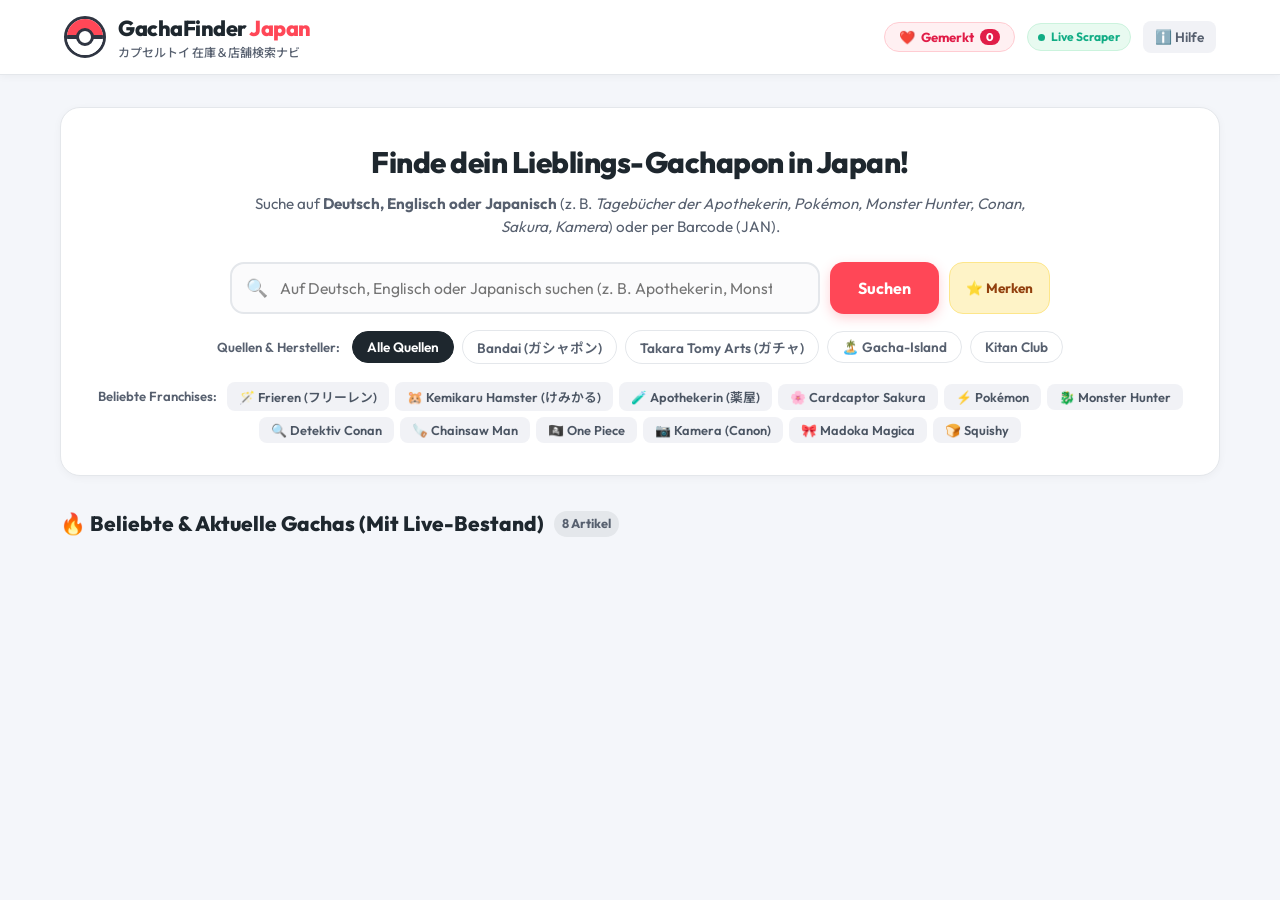
==== commit 870d77bb: "Revert: Letzte Code-Änderungen rückgängig gemacht (stabile Version 2.6 wiederhergestellt)" ====
--- a/frontend/index.html
+++ b/frontend/index.html
@@ -2,10 +2,7 @@
 <html lang="de">
 <head>
   <meta charset="UTF-8">
-  <meta name="viewport" content="width=device-width, initial-scale=1.0, maximum-scale=1.0, user-scalable=no, viewport-fit=cover">
-  <meta name="apple-mobile-web-app-capable" content="yes">
-  <meta name="apple-mobile-web-app-status-bar-style" content="black-translucent">
-  <meta name="theme-color" content="#ffffff">
+  <meta name="viewport" content="width=device-width, initial-scale=1.0">
   <title>GachaFinder Japan 🇯🇵 | ガチャファインダー</title>
   <meta name="description" content="Finde Gachapon & Capsule Toys in Japan (Bandai, Takara Tomy Arts, Kitan Club, Gacha-Island). Suche auf Deutsch, Englisch oder Japanisch nach JAN-Code oder Namen und prüfe Shop-Verfügbarkeiten auf der interaktiven Japan-Karte!">
   <link rel="icon" href="data:image/svg+xml,<svg xmlns='http://www.w3.org/2000/svg' viewBox='0 0 100 100'><circle cx='50' cy='50' r='48' fill='%23ff4b5c'/><path d='M2,50 A48,48 0 0,1 98,50 Z' fill='%23ffffff'/><circle cx='50' cy='50' r='14' fill='%23ffffff' stroke='%23333333' stroke-width='6'/><circle cx='50' cy='50' r='6' fill='%23ff4b5c'/><line x1='2' y1='50' x2='36' y2='50' stroke='%23333333' stroke-width='6'/><line x1='64' y1='50' x2='98' y2='50' stroke='%23333333' stroke-width='6'/><circle cx='50' cy='50' r='48' fill='none' stroke='%23333333' stroke-width='6'/></svg>">
@@ -36,12 +33,6 @@
         </div>
       </div>
       <div class="header-actions">
-        <!-- Backend Status Pill (GitHub Pages & Live Indicator) -->
-        <button type="button" class="btn-server-status" id="btnServerStatus" title="Server-Status & Backend-Einstellungen">
-          <span class="status-indicator-dot online"></span>
-          <span class="server-status-text" id="serverStatusText">Online</span>
-        </button>
-
         <!-- Favorites Button in Header -->
         <button type="button" class="btn-fav-header" id="btnOpenFavorites" title="Gemerkte Gachas & Favoriten">
           <span class="fav-icon">❤️</span>
@@ -49,7 +40,8 @@
           <span id="favCounterBadge" class="fav-badge">0</span>
         </button>
 
-        <a href="#help" class="info-link" id="btnHelp" title="Hilfe & Quellen">ℹ️ Info</a>
+        <span class="live-badge"><span class="pulse-dot"></span> Live Scraper</span>
+        <a href="#help" class="info-link" id="btnHelp" title="Hilfe & Quellen">ℹ️ Hilfe</a>
       </div>
     </div>
   </header>
@@ -86,13 +78,6 @@
         </button>
       </form>
 
-      <!-- Saved Searches Bar (Direct Access on Main Page) -->
-      <div class="saved-searches-bar" id="savedSearchesBar" style="display: none;">
-        <span class="saved-searches-label">⭐ Gemerkte Suchen:</span>
-        <div class="saved-searches-chips" id="savedSearchesChips"></div>
-        <button type="button" class="btn-clear-all-searches" id="btnClearAllSearches" title="Alle gemerkten Suchen entfernen">Alle leeren</button>
-      </div>
-
       <!-- Translation Notice Banner -->
       <div class="translation-notice" id="translationNotice" style="display: none;"></div>
 
@@ -109,20 +94,17 @@
       <!-- Quick Search Suggestions -->
       <div class="quick-tags">
         <span class="quick-label">Beliebte Franchises:</span>
-        <button type="button" class="tag-chip" data-query="ざ・コンビニソフトめじるしチャーム">🍦 Soft Serve Charm</button>
-        <button type="button" class="tag-chip" data-query="おやさい妖精さん">🥬 Vegetable Fairies</button>
-        <button type="button" class="tag-chip" data-query="けみかるハムスター">🐹 Kemikaru Hamster</button>
         <button type="button" class="tag-chip" data-query="Frieren">🪄 Frieren (フリーレン)</button>
+        <button type="button" class="tag-chip" data-query="けみかるハムスター">🐹 Kemikaru Hamster (けみかる)</button>
         <button type="button" class="tag-chip" data-query="Tagebücher der Apothekerin">🧪 Apothekerin (薬屋)</button>
         <button type="button" class="tag-chip" data-query="Card Captor Sakura">🌸 Cardcaptor Sakura</button>
         <button type="button" class="tag-chip" data-query="Pokémon">⚡ Pokémon</button>
         <button type="button" class="tag-chip" data-query="Monster Hunter">🐉 Monster Hunter</button>
         <button type="button" class="tag-chip" data-query="Detektiv Conan">🔍 Detektiv Conan</button>
-        <button type="button" class="tag-chip" data-query="pins">📍 Pins & Anstecker</button>
-        <button type="button" class="tag-chip" data-query="parfaits">🍰 Parfaits & Süßes</button>
         <button type="button" class="tag-chip" data-query="Chainsaw Man">🪚 Chainsaw Man</button>
         <button type="button" class="tag-chip" data-query="One Piece">🏴‍☠️ One Piece</button>
         <button type="button" class="tag-chip" data-query="Kamera (Canon)">📷 Kamera (Canon)</button>
+        <button type="button" class="tag-chip" data-query="Madoka">🎀 Madoka Magica</button>
         <button type="button" class="tag-chip" data-query="Squishy">🍞 Squishy</button>
       </div>
     </section>
@@ -327,52 +309,6 @@
     </div>
   </div>
 
-  <!-- Backend Settings Modal (For GitHub Pages & Custom API) -->
-  <div class="modal-backdrop" id="settingsModal" style="display: none;">
-    <div class="modal-dialog modal-dialog-sm">
-      <div class="modal-header">
-        <h3 class="modal-title">⚙️ Server & GitHub Pages Modus</h3>
-        <button type="button" class="modal-close" id="btnCloseSettings">✕</button>
-      </div>
-      <div class="modal-body" style="padding: 16px 20px;">
-        <p style="font-size:0.85rem; color:#475569; margin-bottom:12px; line-height:1.5;">
-          Wenn diese Seite auf <strong>GitHub Pages</strong> gehostet wird, kannst du hier die URL deines Backends (z. B. auf Render, Railway oder ngrok) angeben. Ohne Backend läuft die Seite im <strong>Offline / Demo-Modus</strong> mit integriertem Katalog & Karten.
-        </p>
-        <div class="form-group" style="margin-bottom:14px;">
-          <label style="font-size:0.8rem; font-weight:700; color:#334155; display:block; margin-bottom:6px;">Backend API-URL:</label>
-          <input type="url" id="backendUrlInput" class="search-input" placeholder="z. B. https://gacha-api.onrender.com oder http://localhost:8000" style="height:42px; font-size:0.85rem; width:100%; border:1.5px solid var(--border-color); border-radius:8px; padding:0 12px;" />
-          <small style="color:#64748b; font-size:0.75rem; display:block; margin-top:4px;">Standard: Leer lassen (verwendet denselben Origin / lokales Backend).</small>
-        </div>
-        <div style="display:flex; gap:8px;">
-          <button type="button" class="btn-submit" id="btnSaveBackendUrl" style="height:40px; font-size:0.85rem; padding:0 16px;">Speichern</button>
-          <button type="button" class="btn-secondary" id="btnResetBackendUrl" style="height:40px; font-size:0.85rem; padding:0 14px;">Zurücksetzen</button>
-        </div>
-      </div>
-    </div>
-  </div>
-
-  <!-- Mobile Bottom Navigation Bar (Sticky Thumb Navigation) -->
-  <nav class="mobile-bottom-nav" id="mobileBottomNav">
-    <button type="button" class="mobile-nav-btn active" id="mNavSearch">
-      <span class="m-nav-icon">🔍</span>
-      <span class="m-nav-text">Suche</span>
-    </button>
-    <button type="button" class="mobile-nav-btn" id="mNavSaved">
-      <span class="m-nav-icon">⭐</span>
-      <span class="m-nav-text">Gemerkt</span>
-      <span class="m-nav-badge" id="mNavSavedBadge" style="display:none;">0</span>
-    </button>
-    <button type="button" class="mobile-nav-btn" id="mNavFavs">
-      <span class="m-nav-icon">❤️</span>
-      <span class="m-nav-text">Favoriten</span>
-      <span class="m-nav-badge" id="mNavFavBadge">0</span>
-    </button>
-    <button type="button" class="mobile-nav-btn" id="mNavHubs">
-      <span class="m-nav-icon">🗺️</span>
-      <span class="m-nav-text">Mega-Hubs</span>
-    </button>
-  </nav>
-
   <!-- Leaflet Map JS -->
   <script src="https://unpkg.com/leaflet@1.9.4/dist/leaflet.js" integrity="sha256-20nQCchB9co0qIjJZRGuk2/Z9VM+kNiyxNV1lvTlZBo=" crossorigin=""></script>
   
--- a/frontend/style.css
+++ b/frontend/style.css
@@ -180,44 +180,6 @@
   border-radius: var(--radius-full);
 }
 
-/* Server Status & Mode Pill */
-.btn-server-status {
-  display: inline-flex;
-  align-items: center;
-  gap: 6px;
-  background: #f1f5f9;
-  border: 1px solid #cbd5e1;
-  color: #334155;
-  font-size: 0.75rem;
-  font-weight: 700;
-  padding: 6px 12px;
-  border-radius: var(--radius-full);
-  cursor: pointer;
-  transition: var(--transition);
-}
-
-.btn-server-status:hover {
-  background: #e2e8f0;
-  border-color: #94a3b8;
-}
-
-.status-indicator-dot {
-  width: 8px;
-  height: 8px;
-  border-radius: 50%;
-  background: #94a3b8;
-}
-
-.status-indicator-dot.online {
-  background: #10b981;
-  box-shadow: 0 0 6px rgba(16, 185, 129, 0.6);
-}
-
-.status-indicator-dot.offline {
-  background: #f59e0b;
-  box-shadow: 0 0 6px rgba(245, 158, 11, 0.6);
-}
-
 .live-badge {
   display: inline-flex;
   align-items: center;
@@ -409,97 +371,6 @@
 .btn-save-search:hover {
   background: #fde68a;
   transform: translateY(-1px);
-}
-
-/* Saved Searches Bar (Direct Access on Main Page) */
-.saved-searches-bar {
-  max-width: 820px;
-  margin: 14px auto 16px;
-  display: flex;
-  align-items: center;
-  gap: 10px;
-  background: #fffbeb;
-  border: 1.5px solid #fde68a;
-  border-radius: var(--radius-md);
-  padding: 10px 14px;
-  box-shadow: 0 2px 8px rgba(245, 158, 11, 0.08);
-  flex-wrap: wrap;
-}
-
-.saved-searches-label {
-  font-size: 0.78rem;
-  font-weight: 800;
-  color: #92400e;
-  white-space: nowrap;
-  display: flex;
-  align-items: center;
-  gap: 4px;
-}
-
-.saved-searches-chips {
-  display: flex;
-  align-items: center;
-  gap: 8px;
-  flex-wrap: wrap;
-  flex: 1;
-}
-
-.saved-search-pill {
-  display: inline-flex;
-  align-items: center;
-  gap: 6px;
-  background: #ffffff;
-  border: 1px solid #fcd34d;
-  color: #78350f;
-  font-size: 0.78rem;
-  font-weight: 700;
-  padding: 4px 10px;
-  border-radius: 20px;
-  cursor: pointer;
-  transition: var(--transition);
-  box-shadow: 0 1px 3px rgba(0,0,0,0.04);
-}
-
-.saved-search-pill:hover {
-  background: #fef3c7;
-  border-color: #f59e0b;
-  transform: translateY(-1px);
-}
-
-.saved-search-pill .btn-del-pill {
-  background: none;
-  border: none;
-  color: #94a3b8;
-  font-size: 0.75rem;
-  cursor: pointer;
-  padding: 0 2px;
-  line-height: 1;
-  border-radius: 50%;
-  display: inline-flex;
-  align-items: center;
-  justify-content: center;
-}
-
-.saved-search-pill .btn-del-pill:hover {
-  color: #ef4444;
-  background: #fee2e2;
-}
-
-.btn-clear-all-searches {
-  background: none;
-  border: none;
-  color: #b45309;
-  font-size: 0.72rem;
-  font-weight: 700;
-  cursor: pointer;
-  text-decoration: underline;
-  padding: 2px 6px;
-  white-space: nowrap;
-  margin-left: auto;
-}
-
-.btn-clear-all-searches:hover {
-  color: #b91c1c;
 }
 
 /* Translation Notice Banner */
@@ -889,23 +760,6 @@
   color: #6d28d9;
 }
 
-.status-hubs {
-  background: #eff6ff;
-  color: #1e40af;
-}
-
-.card-status-badge.status-released {
-  background: #f0fdf4;
-  color: #15803d;
-  border: 1px solid #bbf7d0;
-}
-
-.card-status-badge.status-hubs {
-  background: #eff6ff;
-  color: #1d4ed8;
-  border: 1px solid #bfdbfe;
-}
-
 .card-badges-row {
   display: flex;
   align-items: center;
@@ -1233,11 +1087,6 @@
   color: #6d28d9;
 }
 
-.status-hubs {
-  background: #eff6ff;
-  color: #1e40af;
-}
-
 /* Multi-Source Platform Badges Box in Modal */
 .modal-sources-box {
   padding: 8px 24px;
@@ -1923,77 +1772,4 @@
     width: 100%;
     justify-content: center;
   }
-
-  body {
-    padding-bottom: 70px;
-  }
-
-  .mobile-bottom-nav {
-    display: flex;
-  }
-}
-
-/* Mobile Bottom Navigation Bar */
-.mobile-bottom-nav {
-  display: none;
-  position: fixed;
-  bottom: 0;
-  left: 0;
-  right: 0;
-  height: 60px;
-  background: rgba(255, 255, 255, 0.96);
-  backdrop-filter: blur(12px);
-  -webkit-backdrop-filter: blur(12px);
-  border-top: 1px solid #e2e8f0;
-  box-shadow: 0 -4px 16px rgba(0, 0, 0, 0.08);
-  z-index: 1000;
-  padding: 0 env(safe-area-inset-right, 0) env(safe-area-inset-bottom, 0) env(safe-area-inset-left, 0);
-  justify-content: space-around;
-  align-items: center;
-}
-
-.mobile-nav-btn {
-  flex: 1;
-  display: flex;
-  flex-direction: column;
-  align-items: center;
-  justify-content: center;
-  background: none;
-  border: none;
-  color: #64748b;
-  padding: 6px 0;
-  cursor: pointer;
-  position: relative;
-  transition: var(--transition);
-}
-
-.mobile-nav-btn.active, .mobile-nav-btn:hover {
-  color: var(--primary-color);
-}
-
-.m-nav-icon {
-  font-size: 1.25rem;
-  line-height: 1.2;
-}
-
-.m-nav-text {
-  font-size: 0.68rem;
-  font-weight: 700;
-}
-
-.m-nav-badge {
-  position: absolute;
-  top: 4px;
-  right: 24%;
-  background: var(--primary-color);
-  color: white;
-  font-size: 0.6rem;
-  font-weight: 800;
-  min-width: 16px;
-  height: 16px;
-  border-radius: 8px;
-  display: flex;
-  align-items: center;
-  justify-content: center;
-  padding: 0 3px;
-}
+}
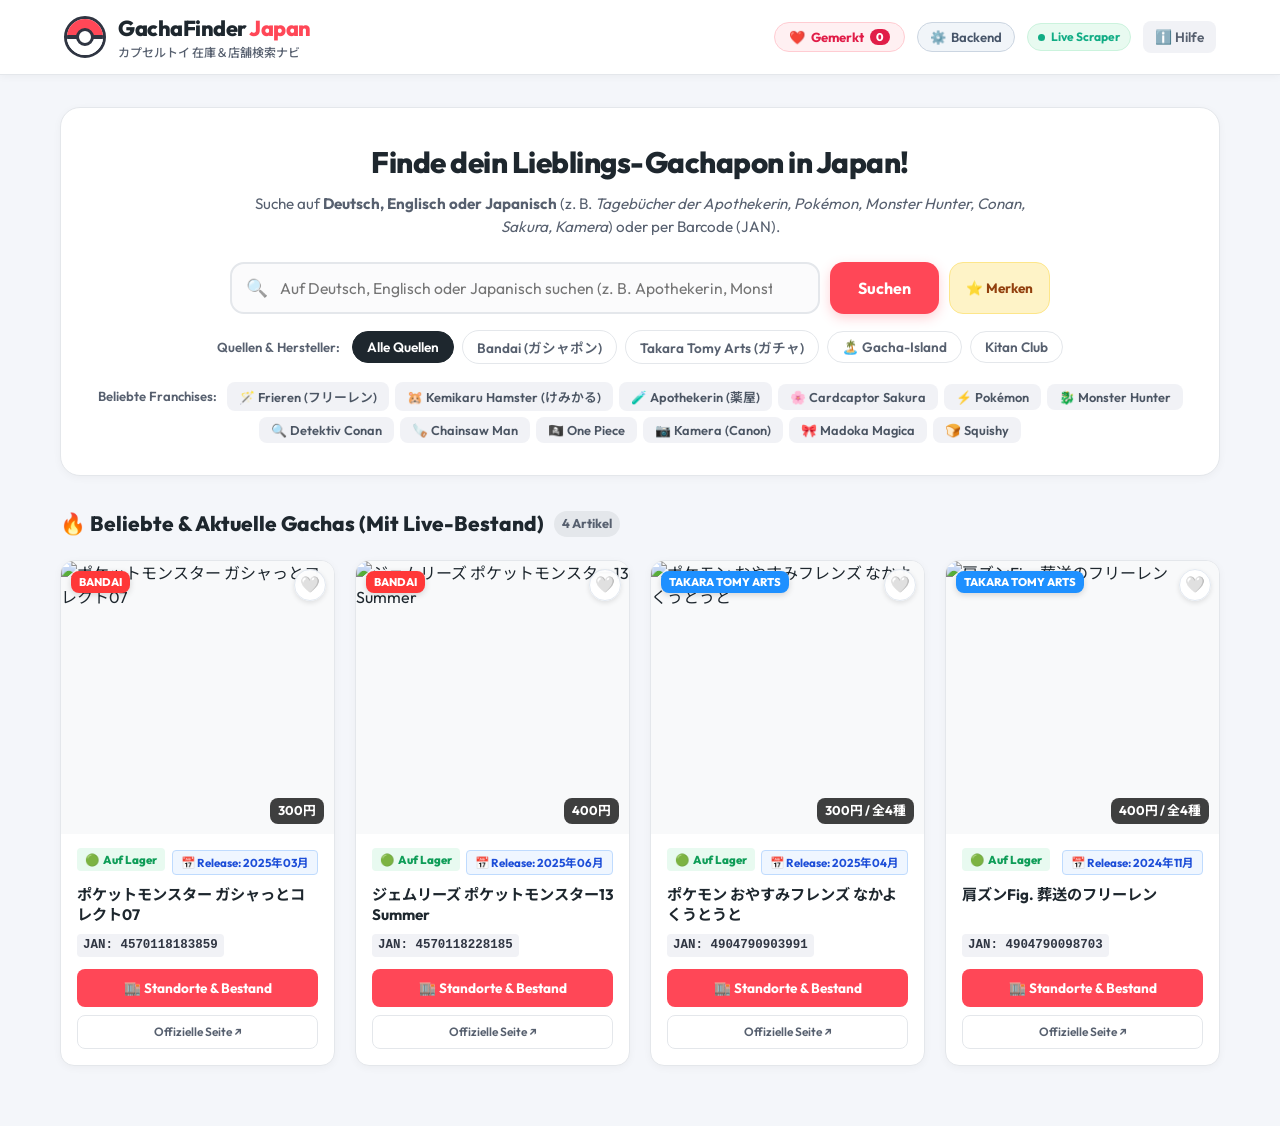
==== commit 3fa6a575: "Feature: Intelligente Hersteller-Erkennung & automatisches GitHub Pages Deployment" ====
--- a/frontend/index.html
+++ b/frontend/index.html
@@ -38,6 +38,11 @@
           <span class="fav-icon">❤️</span>
           <span class="fav-text">Gemerkt</span>
           <span id="favCounterBadge" class="fav-badge">0</span>
+        </button>
+
+        <!-- Backend URL Configuration Button -->
+        <button type="button" class="btn-backend-header" id="btnBackendSettings" title="Backend-Server Verbindung & URL anpassen">
+          <span>⚙️</span> <span class="backend-btn-text">Backend</span>
         </button>
 
         <span class="live-badge"><span class="pulse-dot"></span> Live Scraper</span>
--- a/frontend/style.css
+++ b/frontend/style.css
@@ -171,6 +171,29 @@
   transform: translateY(-1px);
 }
 
+/* Backend Settings Header Button */
+.btn-backend-header {
+  background: #f1f5f9;
+  border: 1.5px solid #cbd5e1;
+  color: #475569;
+  font-family: inherit;
+  font-size: 0.82rem;
+  font-weight: 600;
+  padding: 6px 12px;
+  border-radius: var(--radius-full);
+  display: inline-flex;
+  align-items: center;
+  gap: 5px;
+  cursor: pointer;
+  transition: var(--transition);
+}
+
+.btn-backend-header:hover {
+  background: #e2e8f0;
+  color: #1e293b;
+  transform: translateY(-1px);
+}
+
 .fav-badge {
   background: #e11d48;
   color: #fff;
@@ -1688,6 +1711,10 @@
     display: none;
   }
 
+  .btn-backend-header .backend-btn-text {
+    display: none;
+  }
+
   .main-container {
     padding: 20px 14px 40px;
   }
